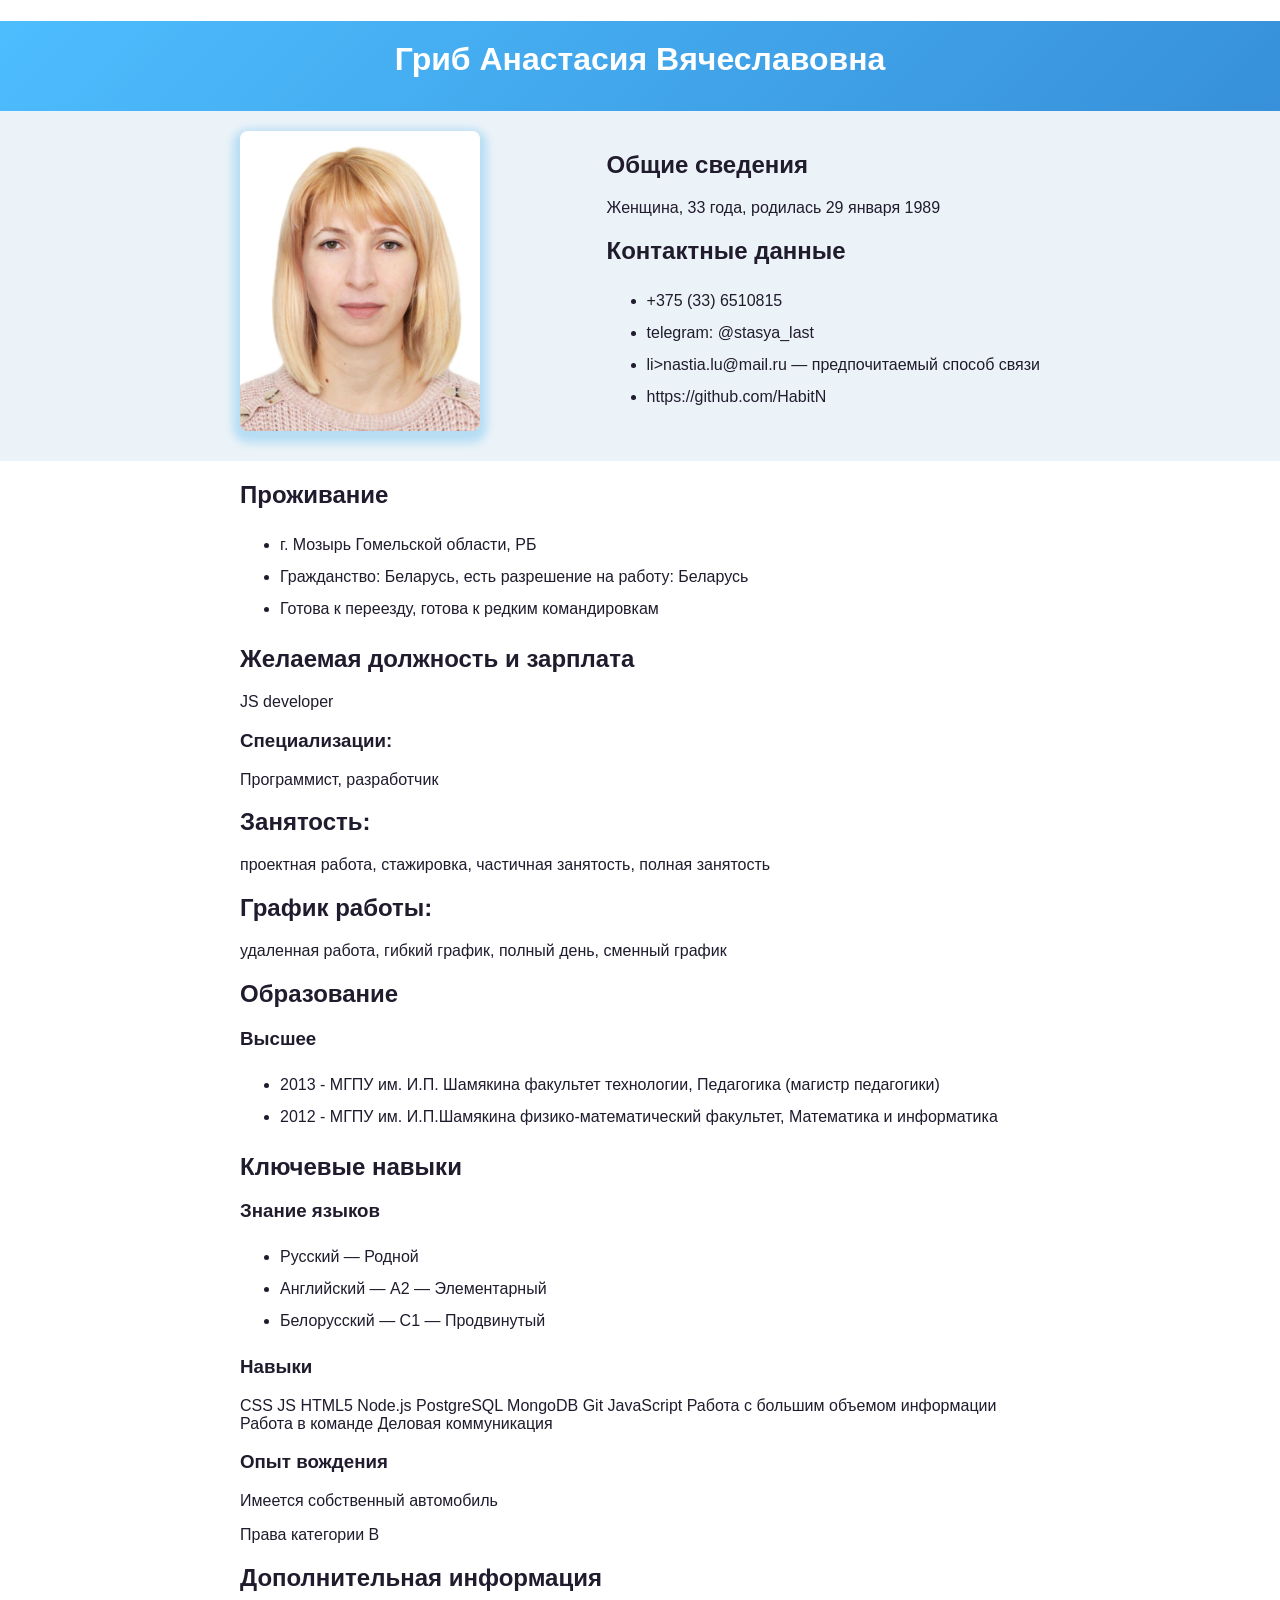
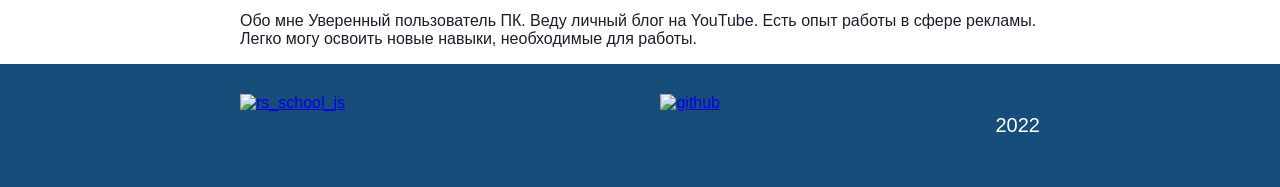
==== index.html @ 2ad265ff "fix: final changes" ====
<!DOCTYPE html>
<html lang="en">
<head>
    <meta charset="UTF-8">
    <meta http-equiv="X-UA-Compatible" content="IE=edge">
    <meta name="viewport" content="width=device-width, initial-scale=1.0">
    <title>CV-2</title>
    <link rel="stylesheet" href="style.css">
</head>
<body>
    <header>
        <div class="conteiner">
            <h1 class="name"> Гриб Анастасия Вячеславовна </h1>
        </div>    
    </header>
    <section class="main">
        <div class="conteiner">
            <div class="vraper">
                <img src="1.jpg" class="photo" alt="photo"></img>   
                <div>                
                    <h2>Общие сведения </h2>
                    <p>Женщина, 33 года, родилась 29 января 1989 </p>
                    <h2>Контактные данные</h2> 
                    <ul>
                        <li> +375 (33) 6510815</li>
                        <li>telegram: @stasya_last </li>
                        <li>li>nastia.lu@mail.ru — предпочитаемый способ связи </li>
                        <li>https://github.com/HabitN </li>

                    </ul>
                </div>    
            </div>
        </div>    
    </section>
    <section class="info"> 
        <div class="conteiner">   
            <h2>Проживание</h2>
            <ul>
                <li>г. Мозырь Гомельской области, РБ</li>
                <li>Гражданство: Беларусь, есть разрешение на работу: Беларусь</li>
                <li>Готова к переезду, готова к редким командировкам</li>
            </ul> 
            
            <h2>Желаемая должность и зарплата</h2>
            <p>JS developer </p>
            
            <h3> Специализации: </h3> 
            <p>Программист, разработчик</p>
            
            <h2>Занятость:</h2>
            <p>проектная работа, стажировка, частичная занятость, полная занятость</p>
            
            <h2>График работы:</h2>
            <p>удаленная работа, гибкий график, полный день, сменный график</p>
            
            <h2>Образование</h2>
            <h3>Высшее</h3>
            <ul>
                <li>2013 - МГПУ им. И.П. Шамякина факультет технологии, Педагогика (магистр педагогики)</li>
                <li>2012 - МГПУ им. И.П.Шамякина физико-математический факультет, Математика и информатика</li>
            </ul>
            
            <h2>Ключевые навыки</h2>
            <h3>Знание языков</h3>
            <ul>
                <li>Русский — Родной</li>
                <li>Английский — A2 — Элементарный</li>
                <li>Белорусский — C1 — Продвинутый</li>
            </ul>
            
            <h3>Навыки</h3>	
            <p>CSS  JS  HTML5  Node.js  PostgreSQL  MongoDB  Git  JavaScript  
                Работа с большим объемом информации  Работа в команде  
                Деловая коммуникация
            </p>
            
            <h3>Опыт вождения</h3>
            <p>Имеется собственный автомобиль</p>
            <p>Права категории B</p>
            
            <h2>Дополнительная информация</h2>
            <p>Обо мне	Уверенный пользователь ПК. 
                Веду личный блог на YouTube. Есть опыт работы в сфере рекламы. 
                Легко могу освоить новые навыки, необходимые для работы.   
            </p>
        </div>    
    </section>
    <footer class="footer">
        <div class="conteiner">
            <div class="vraper">
                <a href="https://rs.school/js/">
                    <img class="rs-logo" src="https://rs.school/images/rs_school_js.svg" alt="rs_school_js">
                </a>
                
                <a href="https://github.com/HabitN/rsschool-cv">
                    <img class="git-logo" src="https://cdn-icons-png.flaticon.com/512/25/25231.png" alt="github">
                </a>
                <p class="year">2022</p>
            </div>    
        </div>
    </footer>
</body>
</html>
---- style.css ----
body {
	font-family: 'Segoe UI', Tahoma, Geneva, Verdana, sans-serif;
	color: #201b2d;
	font-size: 16px;
	padding: 0;
	margin: 0;
}

div, p, input, button, form, span, a, ul, li {
	box-sizing: border-box;
}

li {
    line-height: 2em;
}

header {
    background: rgba(77,189,254,1);
	background: -moz-linear-gradient(-45deg, rgba(77,189,254,1) 0%, rgba(55,144,217,1) 100%);
	background: -webkit-gradient(left top, right bottom, color-stop(0%, rgba(77,189,254,1)), color-stop(100%, rgba(55,144,217,1)));
	background: -webkit-linear-gradient(-45deg, rgba(77,189,254,1) 0%, rgba(55,144,217,1) 100%);
	background: -o-linear-gradient(-45deg, rgba(77,189,254,1) 0%, rgba(55,144,217,1) 100%);
	background: -ms-linear-gradient(-45deg, rgba(77,189,254,1) 0%, rgba(55,144,217,1) 100%);
	background: linear-gradient(135deg, rgba(77,189,254,1) 0%, rgba(55,144,217,1) 100%);
	filter: progid:DXImageTransform.Microsoft.gradient( startColorstr='#4dbdfe', endColorstr='#3790d9', GradientType=1 );
	color: #fff;
    height: 90px;
}

.conteiner {
	width: 800px;
	margin: 0 auto;
}

.name {
    padding-top: 20px;
    margin-bottom: 20px;
    text-align: center;
}
.photo {
    height: 300px;
    border-radius: 8px;
    box-shadow: 0px 5px 10px 7px rgb(182, 221, 244);
}

.main {
    background: #ecf3f8;
    padding-top: 20px;
    padding-bottom: 30px;
}

.vraper {
    display: flex;
	justify-content: space-between;
}

.footer {
    background: #164d7a;
	padding-top: 30px;
	padding-bottom: 30px;
}

.rs-logo {
    height: 60px;
}

.git-logo {
    height: 60px;
    padding-left: 40px;
}

.year {
    font-size: 20px;
    color: #fff;
    font-style: bold;
}
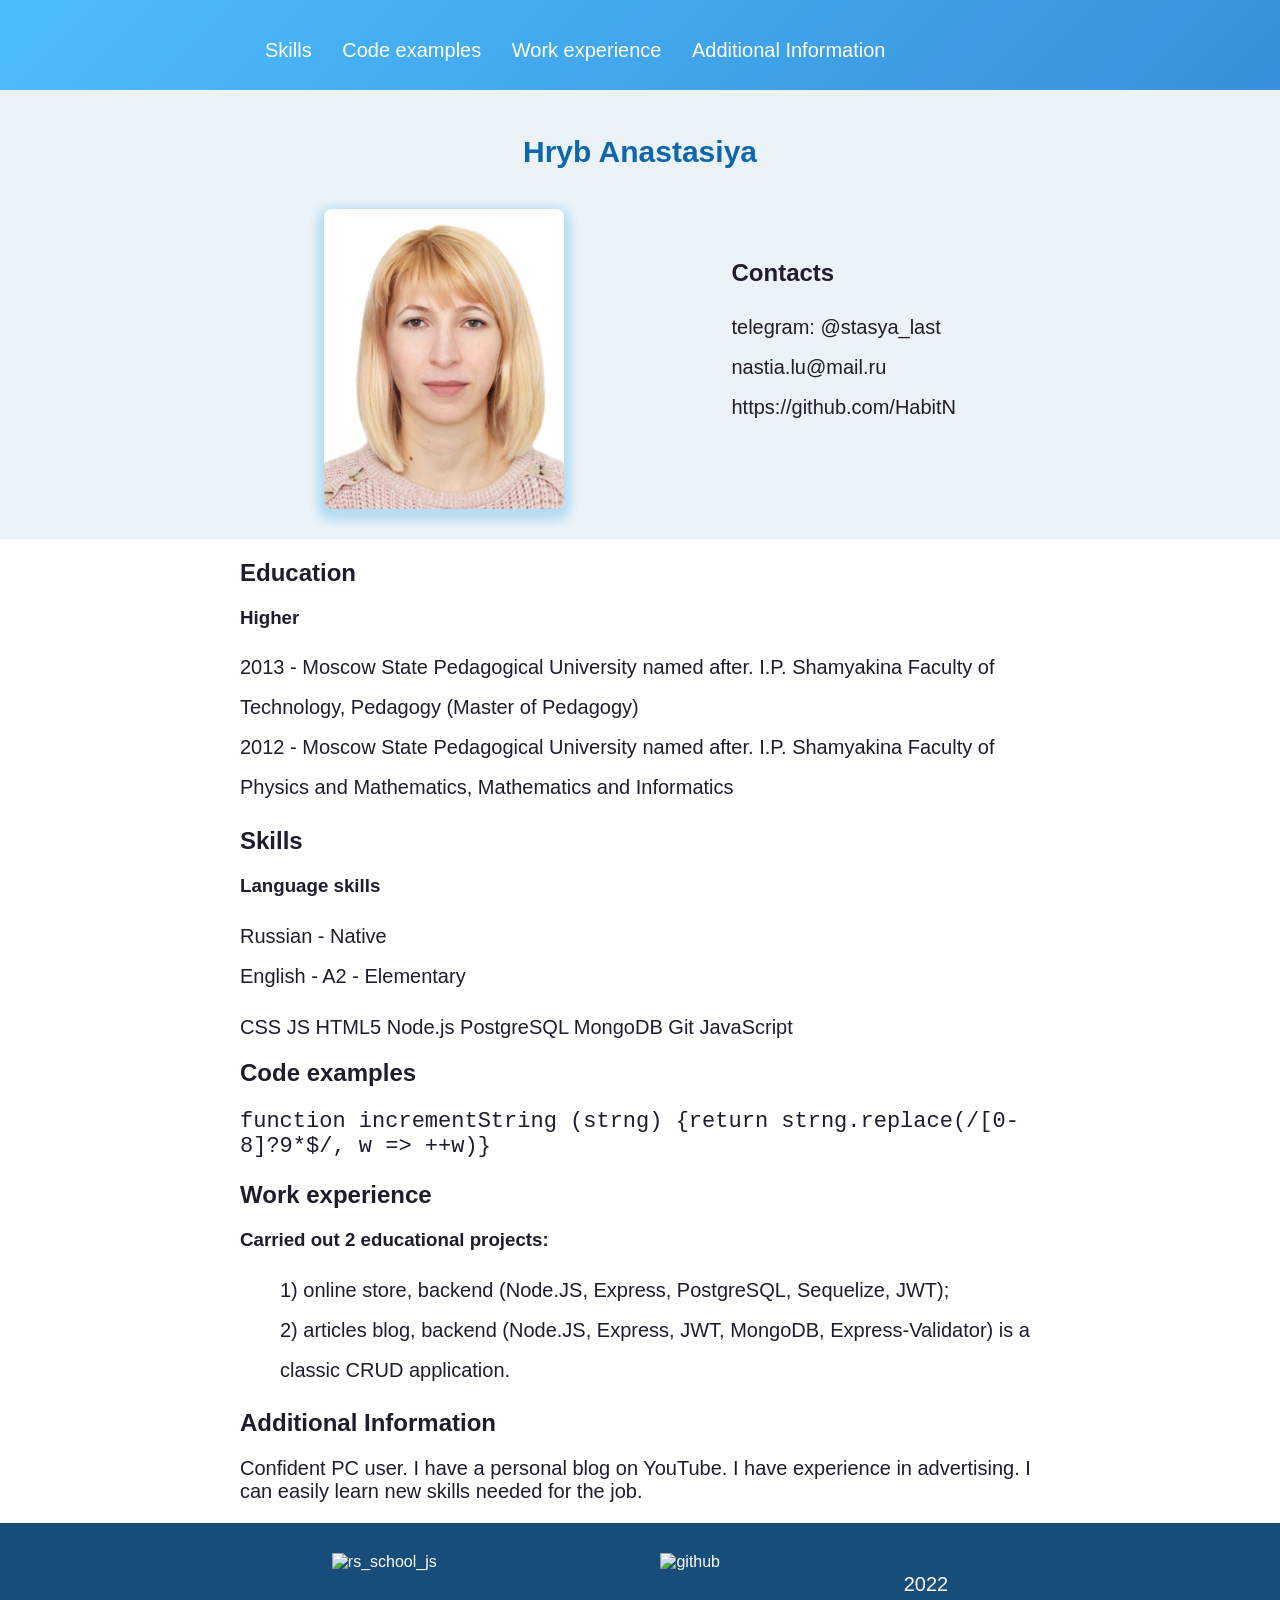
==== commit 96d24d32: "fix: chenge language" ====
--- a/index.html
+++ b/index.html
@@ -4,87 +4,79 @@
     <meta charset="UTF-8">
     <meta http-equiv="X-UA-Compatible" content="IE=edge">
     <meta name="viewport" content="width=device-width, initial-scale=1.0">
-    <title>CV-2</title>
-    <link rel="stylesheet" href="style.css">
+    <title>CV-3</title>
+    <link rel="stylesheet" href="css/style.css">
 </head>
 <body>
     <header>
         <div class="conteiner">
-            <h1 class="name"> Гриб Анастасия Вячеславовна </h1>
+                <nav class="nav">
+                <ul>
+                  <li class="menu"><a href="#Skils">Skills</a></li>
+                  <li  class="menu"><a href="#Code">Code examples</a></li>
+                  <li class="menu"><a href="#Work">Work experience</a></li>
+                  <li  class="menu"><a href="#Additional">Additional Information</a></li>
+                </ul>
+              </nav>
         </div>    
     </header>
-    <section class="main">
-        <div class="conteiner">
-            <div class="vraper">
-                <img src="1.jpg" class="photo" alt="photo"></img>   
-                <div>                
-                    <h2>Общие сведения </h2>
-                    <p>Женщина, 33 года, родилась 29 января 1989 </p>
-                    <h2>Контактные данные</h2> 
-                    <ul>
-                        <li> +375 (33) 6510815</li>
-                        <li>telegram: @stasya_last </li>
-                        <li>li>nastia.lu@mail.ru — предпочитаемый способ связи </li>
-                        <li>https://github.com/HabitN </li>
+    <main>
+        <section class="main">
+            <div class="conteiner">
+                <h1 class="name">Hryb Anastasiya</h1>
+                <div class="vraper">
+                    <img src="img/1.jpg" class="photo" alt="photo">   
+                    <div class="contacts">                
+                        <h2>Contacts</h2> 
+                        <ul>
+                            <li>telegram: @stasya_last </li>
+                            <li>nastia.lu@mail.ru</li>
+                            <li>https://github.com/HabitN </li>
 
-                    </ul>
-                </div>    
-            </div>
-        </div>    
-    </section>
-    <section class="info"> 
-        <div class="conteiner">   
-            <h2>Проживание</h2>
-            <ul>
-                <li>г. Мозырь Гомельской области, РБ</li>
-                <li>Гражданство: Беларусь, есть разрешение на работу: Беларусь</li>
-                <li>Готова к переезду, готова к редким командировкам</li>
-            </ul> 
-            
-            <h2>Желаемая должность и зарплата</h2>
-            <p>JS developer </p>
-            
-            <h3> Специализации: </h3> 
-            <p>Программист, разработчик</p>
-            
-            <h2>Занятость:</h2>
-            <p>проектная работа, стажировка, частичная занятость, полная занятость</p>
-            
-            <h2>График работы:</h2>
-            <p>удаленная работа, гибкий график, полный день, сменный график</p>
-            
-            <h2>Образование</h2>
-            <h3>Высшее</h3>
-            <ul>
-                <li>2013 - МГПУ им. И.П. Шамякина факультет технологии, Педагогика (магистр педагогики)</li>
-                <li>2012 - МГПУ им. И.П.Шамякина физико-математический факультет, Математика и информатика</li>
-            </ul>
-            
-            <h2>Ключевые навыки</h2>
-            <h3>Знание языков</h3>
-            <ul>
-                <li>Русский — Родной</li>
-                <li>Английский — A2 — Элементарный</li>
-                <li>Белорусский — C1 — Продвинутый</li>
-            </ul>
-            
-            <h3>Навыки</h3>	
-            <p>CSS  JS  HTML5  Node.js  PostgreSQL  MongoDB  Git  JavaScript  
-                Работа с большим объемом информации  Работа в команде  
-                Деловая коммуникация
-            </p>
-            
-            <h3>Опыт вождения</h3>
-            <p>Имеется собственный автомобиль</p>
-            <p>Права категории B</p>
-            
-            <h2>Дополнительная информация</h2>
-            <p>Обо мне	Уверенный пользователь ПК. 
-                Веду личный блог на YouTube. Есть опыт работы в сфере рекламы. 
-                Легко могу освоить новые навыки, необходимые для работы.   
-            </p>
-        </div>    
-    </section>
+                        </ul>
+                    </div>    
+                </div>
+            </div>    
+        </section>
+        <section class="info"> 
+            <div class="conteiner">   
+                
+                <h2>Education</h2>
+                <h3>Higher</h3>
+                <ul>
+                    <li>2013 - Moscow State Pedagogical University named after. I.P. Shamyakina Faculty of Technology, Pedagogy (Master of Pedagogy)</li>
+                    <li>2012 - Moscow State Pedagogical University named after. I.P. Shamyakina Faculty of Physics and Mathematics, Mathematics and Informatics</li>
+                </ul>
+                
+                <h2><a name="Skils"></a>Skills</h2>
+                <h3>Language skills</h3>
+                <ul>
+                    <li>Russian - Native</li>
+                    <li>English - A2 - Elementary</li>
+                </ul>
+                
+                <p>
+                    CSS  JS  HTML5  Node.js  PostgreSQL  MongoDB  Git  JavaScript  
+                </p>
+                <h2><a name="Code"></a>Code examples</h2>
+                <p class="code">
+                    function incrementString (strng) {return strng.replace(/[0-8]?9*$/, w => ++w)}
+                </p>
+                <h2><a name="Work"></a>Work experience</h2>
+                <h3>Carried out 2 educational projects:</h3>
+                <ul>
+                    <ol>1) online store, backend (Node.JS, Express, PostgreSQL, Sequelize, JWT);</ol>
+                    <ol>2) articles blog, backend (Node.JS, Express, JWT, MongoDB, Express-Validator) is a classic CRUD application.</ol>
+                </ul>
+                            
+                <h2><a name="Additional"></a>Additional Information</h2>
+                <p>Confident PC user.
+                    I have a personal blog on YouTube. I have experience in advertising.
+                    I can easily learn new skills needed for the job.  
+                </p>
+            </div>    
+        </section>
+    </main>    
     <footer class="footer">
         <div class="conteiner">
             <div class="vraper">
--- a/css/style.css
+++ b/css/style.css
@@ -0,0 +1,120 @@
+body {
+	font-family: 'Segoe UI', Tahoma, Geneva, Verdana, sans-serif;
+	color: #201b2d;
+	font-size: 16px;
+	padding: 0;
+	margin: 0;
+}
+
+div, p, input, button, form, span, a, ul, li {
+	box-sizing: border-box;
+}
+
+h1 {
+    font-size: 30px;
+}
+
+p {
+    font-size: 20px;
+}
+
+li, ul, ol {
+    line-height: 2em;
+    font-size: 20px;
+}
+
+a {
+    text-decoration: none;
+    color: #fff;
+}
+
+nav {
+    float: left;
+    position: absolute;
+    margin-top: 30px;
+    
+}
+
+.menu {
+    display: inline;
+    margin-left: 25px;
+    color: #fff;
+}
+
+ul {
+  list-style: none;
+  margin: 0;
+  padding-left: 0; 
+}
+
+header {
+    background: rgba(77,189,254,1);
+	background: -moz-linear-gradient(-45deg, rgba(77,189,254,1) 0%, rgba(55,144,217,1) 100%);
+	background: -webkit-gradient(left top, right bottom, color-stop(0%, rgba(77,189,254,1)), color-stop(100%, rgba(55,144,217,1)));
+	background: -webkit-linear-gradient(-45deg, rgba(77,189,254,1) 0%, rgba(55,144,217,1) 100%);
+	background: -o-linear-gradient(-45deg, rgba(77,189,254,1) 0%, rgba(55,144,217,1) 100%);
+	background: -ms-linear-gradient(-45deg, rgba(77,189,254,1) 0%, rgba(55,144,217,1) 100%);
+	background: linear-gradient(135deg, rgba(77,189,254,1) 0%, rgba(55,144,217,1) 100%);
+	filter: progid:DXImageTransform.Microsoft.gradient( startColorstr='#4dbdfe', endColorstr='#3790d9', GradientType=1 );
+	color: #fff;
+    height: 90px;
+}
+
+.conteiner {
+	width: 800px;
+	margin: 0 auto;
+}
+
+.name {
+    margin-bottom: 20px;
+    text-align: center;
+    color: #0d66ae;
+    padding-bottom: 20px;
+}
+.photo {
+    height: 300px;
+    border-radius: 8px;
+    box-shadow: 0px 5px 10px 7px rgb(182, 221, 244);
+}
+
+.main {
+    background: #ecf3f8;
+    padding-top: 20px;
+    padding-bottom: 30px;
+}
+
+.vraper {
+    display: flex;
+	justify-content:space-around; 
+    
+}
+
+.contacts {
+    margin-top: 30px;
+}
+
+.footer {
+    background: #164d7a;
+	padding-top: 30px;
+	padding-bottom: 30px;
+}
+
+.rs-logo {
+    height: 60px;
+}
+
+.git-logo {
+    height: 60px;
+    padding-left: 40px;
+}
+
+.year {
+    font-size: 20px;
+    color: #fff;
+    font-style: bold;
+}
+
+.code {
+    font-family: Courier New;
+    font-size: 22px;
+}
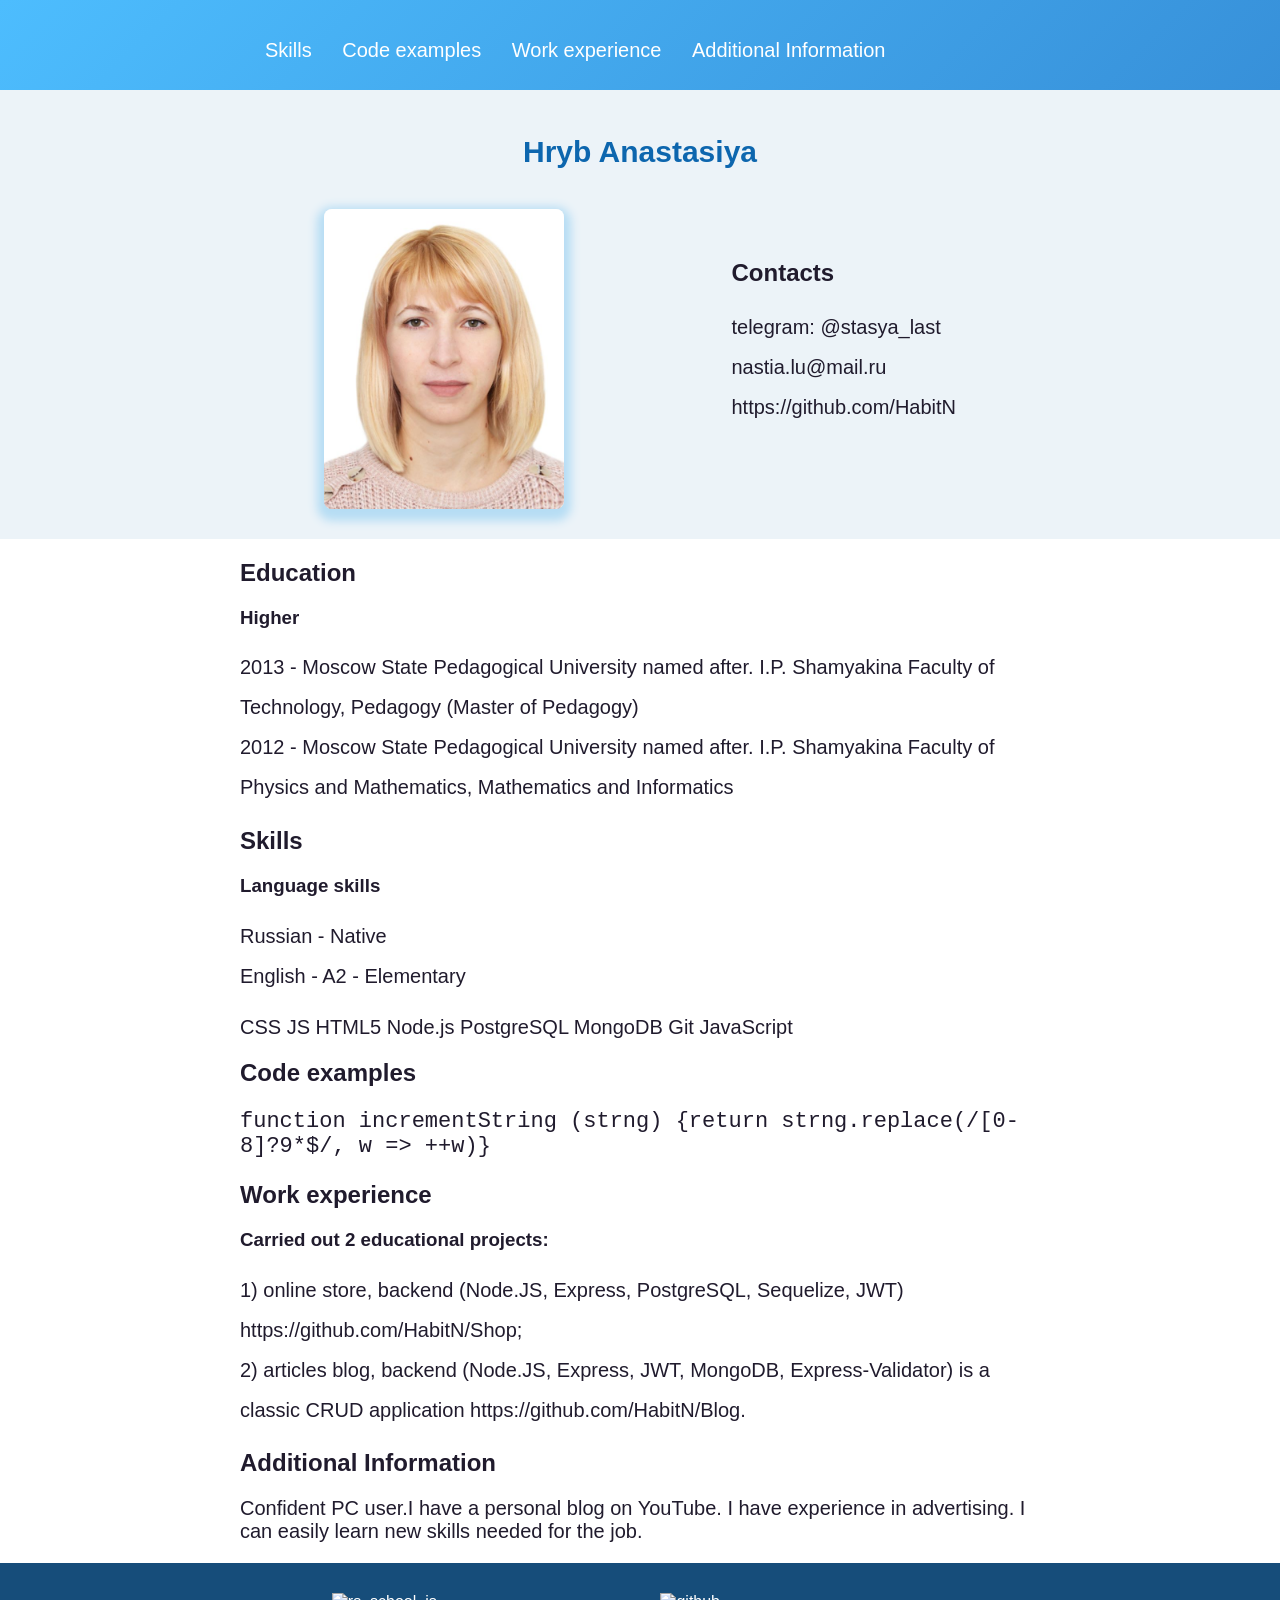
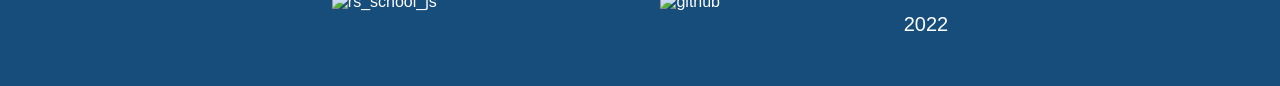
==== commit 9f7f6f96: "fix: chenge erro" ====
--- a/index.html
+++ b/index.html
@@ -32,7 +32,6 @@
                             <li>telegram: @stasya_last </li>
                             <li>nastia.lu@mail.ru</li>
                             <li>https://github.com/HabitN </li>
-
                         </ul>
                     </div>    
                 </div>
@@ -55,25 +54,18 @@
                     <li>English - A2 - Elementary</li>
                 </ul>
                 
-                <p>
-                    CSS  JS  HTML5  Node.js  PostgreSQL  MongoDB  Git  JavaScript  
-                </p>
+                <p>CSS  JS  HTML5  Node.js  PostgreSQL  MongoDB  Git  JavaScript</p>
                 <h2><a name="Code"></a>Code examples</h2>
-                <p class="code">
-                    function incrementString (strng) {return strng.replace(/[0-8]?9*$/, w => ++w)}
-                </p>
+                <p class="code">function incrementString (strng) {return strng.replace(/[0-8]?9*$/, w => ++w)}</p>
                 <h2><a name="Work"></a>Work experience</h2>
                 <h3>Carried out 2 educational projects:</h3>
                 <ul>
-                    <ol>1) online store, backend (Node.JS, Express, PostgreSQL, Sequelize, JWT);</ol>
-                    <ol>2) articles blog, backend (Node.JS, Express, JWT, MongoDB, Express-Validator) is a classic CRUD application.</ol>
+                    <li>1) online store, backend (Node.JS, Express, PostgreSQL, Sequelize, JWT) https://github.com/HabitN/Shop;</li>
+                    <li>2) articles blog, backend (Node.JS, Express, JWT, MongoDB, Express-Validator) is a classic CRUD application https://github.com/HabitN/Blog.</li>
                 </ul>
                             
                 <h2><a name="Additional"></a>Additional Information</h2>
-                <p>Confident PC user.
-                    I have a personal blog on YouTube. I have experience in advertising.
-                    I can easily learn new skills needed for the job.  
-                </p>
+                <p>Confident PC user.I have a personal blog on YouTube. I have experience in advertising. I can easily learn new skills needed for the job.</p>
             </div>    
         </section>
     </main>    
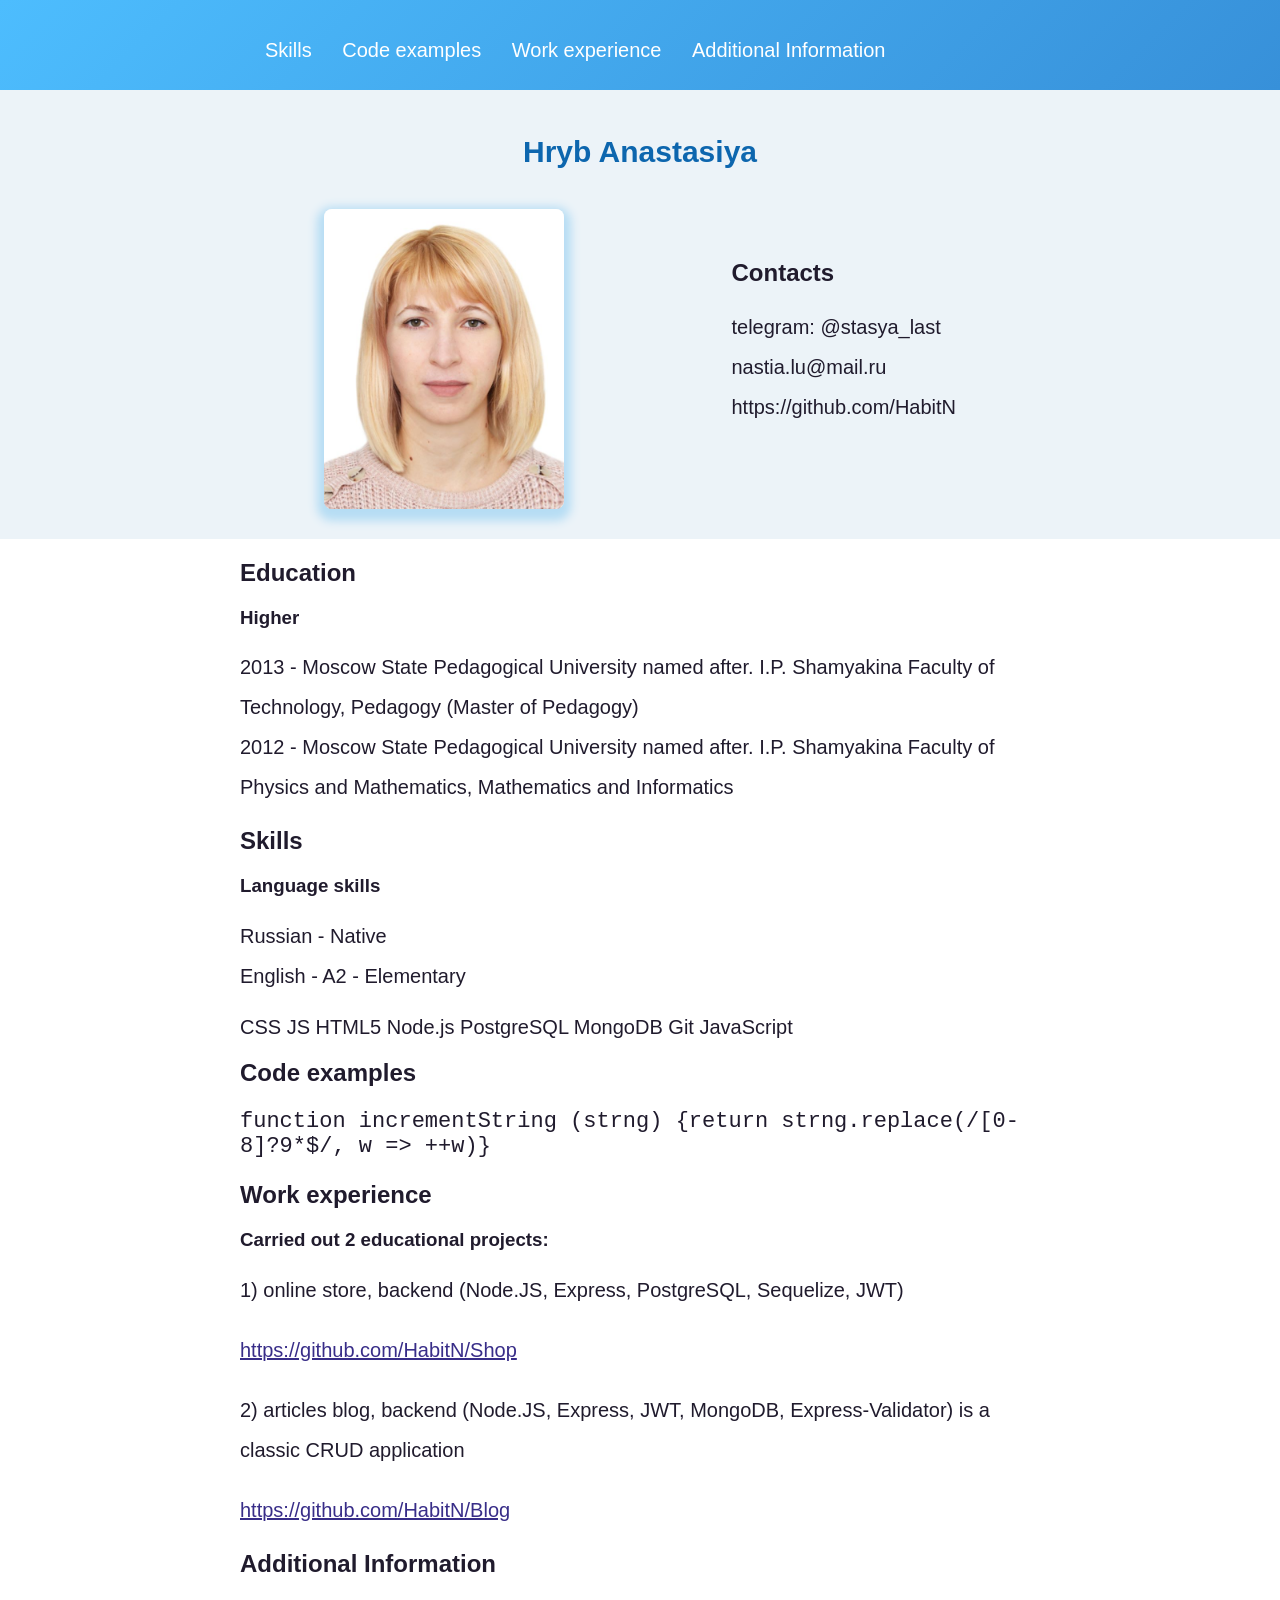
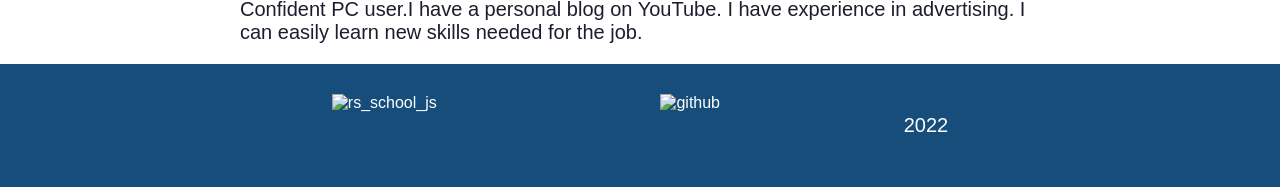
==== commit 9911416d: "fix: chenge errorcss" ====
--- a/index.html
+++ b/index.html
@@ -47,7 +47,7 @@
                     <li>2012 - Moscow State Pedagogical University named after. I.P. Shamyakina Faculty of Physics and Mathematics, Mathematics and Informatics</li>
                 </ul>
                 
-                <h2><a name="Skils"></a>Skills</h2>
+                <h2><a id="Skils"></a>Skills</h2>
                 <h3>Language skills</h3>
                 <ul>
                     <li>Russian - Native</li>
@@ -55,16 +55,24 @@
                 </ul>
                 
                 <p>CSS  JS  HTML5  Node.js  PostgreSQL  MongoDB  Git  JavaScript</p>
-                <h2><a name="Code"></a>Code examples</h2>
+                <h2><a id="Code"></a>Code examples</h2>
                 <p class="code">function incrementString (strng) {return strng.replace(/[0-8]?9*$/, w => ++w)}</p>
-                <h2><a name="Work"></a>Work experience</h2>
+                <h2><a id="Work"></a>Work experience</h2>
                 <h3>Carried out 2 educational projects:</h3>
                 <ul>
-                    <li>1) online store, backend (Node.JS, Express, PostgreSQL, Sequelize, JWT) https://github.com/HabitN/Shop;</li>
-                    <li>2) articles blog, backend (Node.JS, Express, JWT, MongoDB, Express-Validator) is a classic CRUD application https://github.com/HabitN/Blog.</li>
+                    <li>1) online store, backend (Node.JS, Express, PostgreSQL, Sequelize, JWT) 
+                        <a href="https://github.com/HabitN/Shop">
+                            <p class="git">https://github.com/HabitN/Shop</p>
+                        </a>
+                    </li>
+                    <li>2) articles blog, backend (Node.JS, Express, JWT, MongoDB, Express-Validator) is a classic CRUD application
+                        <a href="https://github.com/HabitN/Blog">
+                            <p class="git">https://github.com/HabitN/Blog</p>
+                        </a>
+                    </li>
                 </ul>
                             
-                <h2><a name="Additional"></a>Additional Information</h2>
+                <h2><a id="Additional"></a>Additional Information</h2>
                 <p>Confident PC user.I have a personal blog on YouTube. I have experience in advertising. I can easily learn new skills needed for the job.</p>
             </div>    
         </section>
--- a/css/style.css
+++ b/css/style.css
@@ -117,4 +117,10 @@
 .code {
     font-family: Courier New;
     font-size: 22px;
-}+}
+
+.git {
+    color: #382d88;
+    text-decoration: underline;
+    font-size: 20px;
+}
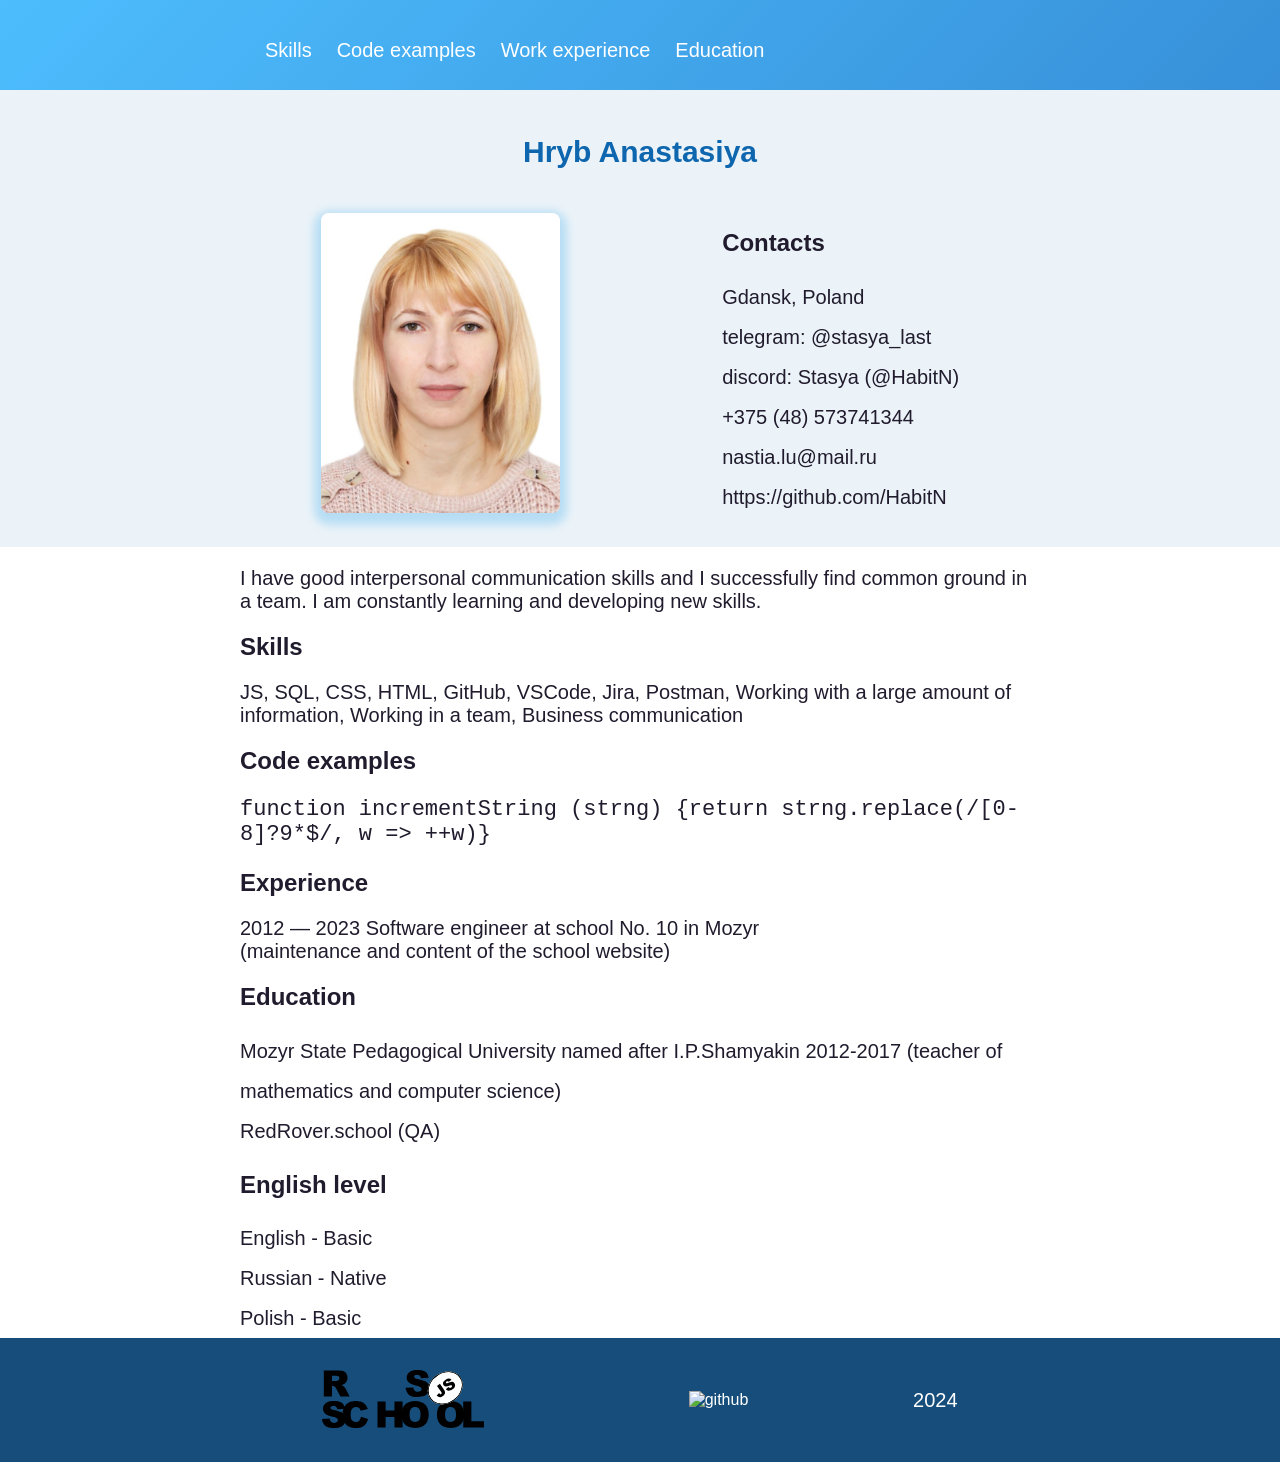
==== commit 76fccf4d: "feat: add img" ====
--- a/index.html
+++ b/index.html
@@ -11,11 +11,11 @@
     <header>
         <div class="conteiner">
                 <nav class="nav">
-                <ul>
+                <ul class="navigation">
                   <li class="menu"><a href="#Skils">Skills</a></li>
                   <li  class="menu"><a href="#Code">Code examples</a></li>
                   <li class="menu"><a href="#Work">Work experience</a></li>
-                  <li  class="menu"><a href="#Additional">Additional Information</a></li>
+                  <li  class="menu"><a href="#Education">Education</a></li>
                 </ul>
               </nav>
         </div>    
@@ -29,7 +29,10 @@
                     <div class="contacts">                
                         <h2>Contacts</h2> 
                         <ul>
+                            <li>Gdansk, Poland</li>
                             <li>telegram: @stasya_last </li>
+                            <li>discord: Stasya (@HabitN)</li>
+                            <li>+375 (48) 573741344 </li>
                             <li>nastia.lu@mail.ru</li>
                             <li>https://github.com/HabitN </li>
                         </ul>
@@ -37,59 +40,50 @@
                 </div>
             </div>    
         </section>
-        <section class="info"> 
+        <section class="About_me"> 
             <div class="conteiner">   
-                
-                <h2>Education</h2>
-                <h3>Higher</h3>
-                <ul>
-                    <li>2013 - Moscow State Pedagogical University named after. I.P. Shamyakina Faculty of Technology, Pedagogy (Master of Pedagogy)</li>
-                    <li>2012 - Moscow State Pedagogical University named after. I.P. Shamyakina Faculty of Physics and Mathematics, Mathematics and Informatics</li>
-                </ul>
+                <p>I have good interpersonal communication skills and I successfully find common ground in a team. I am constantly learning and developing new skills.</p>
                 
                 <h2><a id="Skils"></a>Skills</h2>
-                <h3>Language skills</h3>
+                    <p>JS, SQL, CSS, HTML, GitHub, VSCode, Jira, Postman, Working with a large amount of information, Working in a team,
+                    Business communication</p>
+                
+                <h2><a id="Code"></a>Code examples</h2>
+                    <p class="code">function incrementString (strng) {return strng.replace(/[0-8]?9*$/, w => ++w)}</p>
+                
+                    <h2><a id="Work"></a>Experience</h2>
+                    <p>2012 — 2023 Software engineer at school No. 10 in Mozyr
+                        <br>(maintenance and content of the school website)</p>
+
+                <h2><a id="Education"></a>Education</h2>
                 <ul>
+                    <li>Mozyr State Pedagogical University named after I.P.Shamyakin 2012-2017
+                        (teacher of mathematics and computer science)</li>
+                    <li>RedRover.school (QA)</li>
+                </ul>
+
+                <h2><a id="English_level"></a>English level</h2>
+                <ul>
+                    <li>English - Basic</li>
                     <li>Russian - Native</li>
-                    <li>English - A2 - Elementary</li>
+                    <li>Polish - Basic</li>
                 </ul>
-                
-                <p>CSS  JS  HTML5  Node.js  PostgreSQL  MongoDB  Git  JavaScript</p>
-                <h2><a id="Code"></a>Code examples</h2>
-                <p class="code">function incrementString (strng) {return strng.replace(/[0-8]?9*$/, w => ++w)}</p>
-                <h2><a id="Work"></a>Work experience</h2>
-                <h3>Carried out 2 educational projects:</h3>
-                <ul>
-                    <li>1) online store, backend (Node.JS, Express, PostgreSQL, Sequelize, JWT) 
-                        <a href="https://github.com/HabitN/Shop">
-                            <p class="git">https://github.com/HabitN/Shop</p>
-                        </a>
-                    </li>
-                    <li>2) articles blog, backend (Node.JS, Express, JWT, MongoDB, Express-Validator) is a classic CRUD application
-                        <a href="https://github.com/HabitN/Blog">
-                            <p class="git">https://github.com/HabitN/Blog</p>
-                        </a>
-                    </li>
-                </ul>
-                            
-                <h2><a id="Additional"></a>Additional Information</h2>
-                <p>Confident PC user.I have a personal blog on YouTube. I have experience in advertising. I can easily learn new skills needed for the job.</p>
             </div>    
         </section>
     </main>    
     <footer class="footer">
         <div class="conteiner">
             <div class="vraper">
-                <a href="https://rs.school/js/">
-                    <img class="rs-logo" src="https://rs.school/images/rs_school_js.svg" alt="rs_school_js">
+                <a href="https://rs.school/courses/javascript-ru">
+                    <img class="rs-logo" src="img/rsschool-logo.svg" alt="rs_school_js">
                 </a>
                 
                 <a href="https://github.com/HabitN/rsschool-cv">
                     <img class="git-logo" src="https://cdn-icons-png.flaticon.com/512/25/25231.png" alt="github">
                 </a>
-                <p class="year">2022</p>
+                <p class="year">2024</p>
             </div>    
         </div>
     </footer>
 </body>
-</html>+</html>
--- a/css/style.css
+++ b/css/style.css
@@ -28,11 +28,15 @@
     color: #fff;
 }
 
-nav {
+.nav {
     float: left;
     position: absolute;
     margin-top: 30px;
-    
+}
+
+.navigation {
+    display: flex;
+    justify-content: space-between;
 }
 
 .menu {
@@ -85,12 +89,13 @@
 
 .vraper {
     display: flex;
-	justify-content:space-around; 
+	justify-content:space-around;
+    align-items: center; 
     
 }
 
 .contacts {
-    margin-top: 30px;
+    margin-top: 0px;
 }
 
 .footer {
